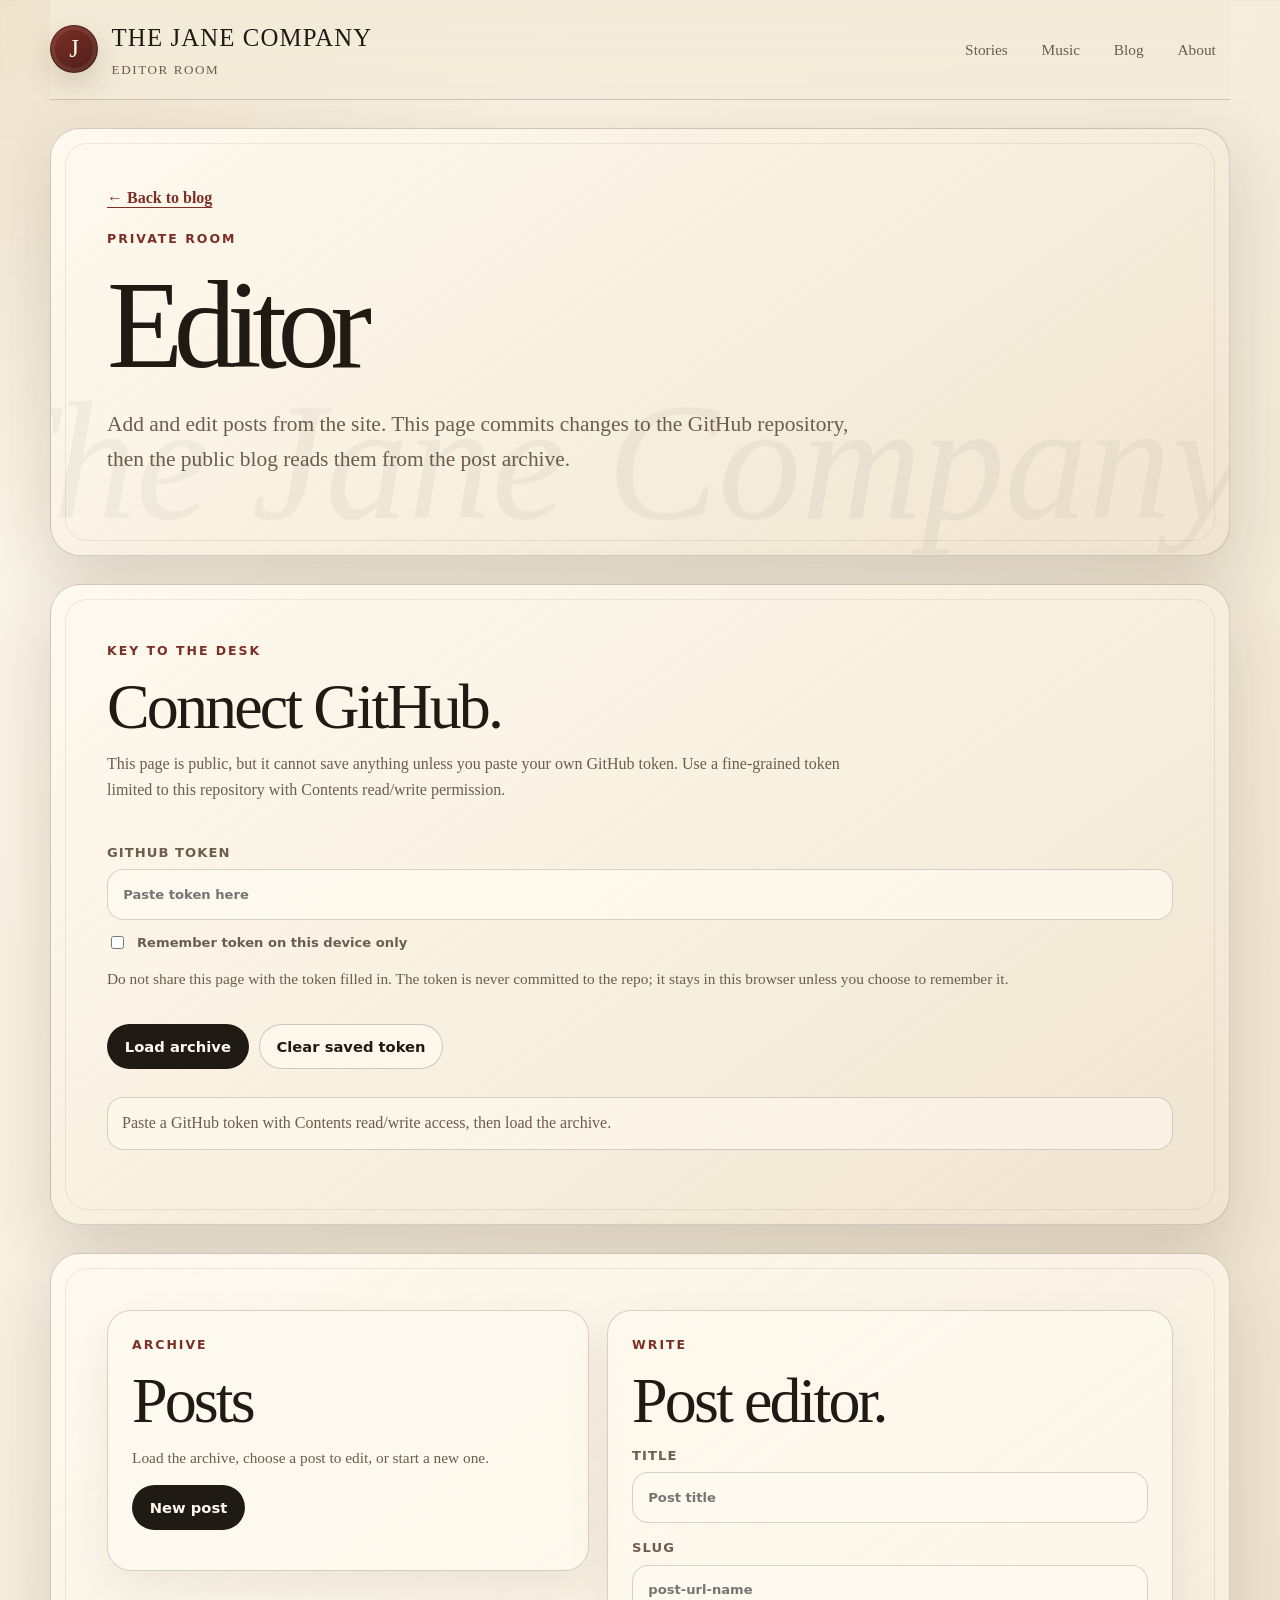
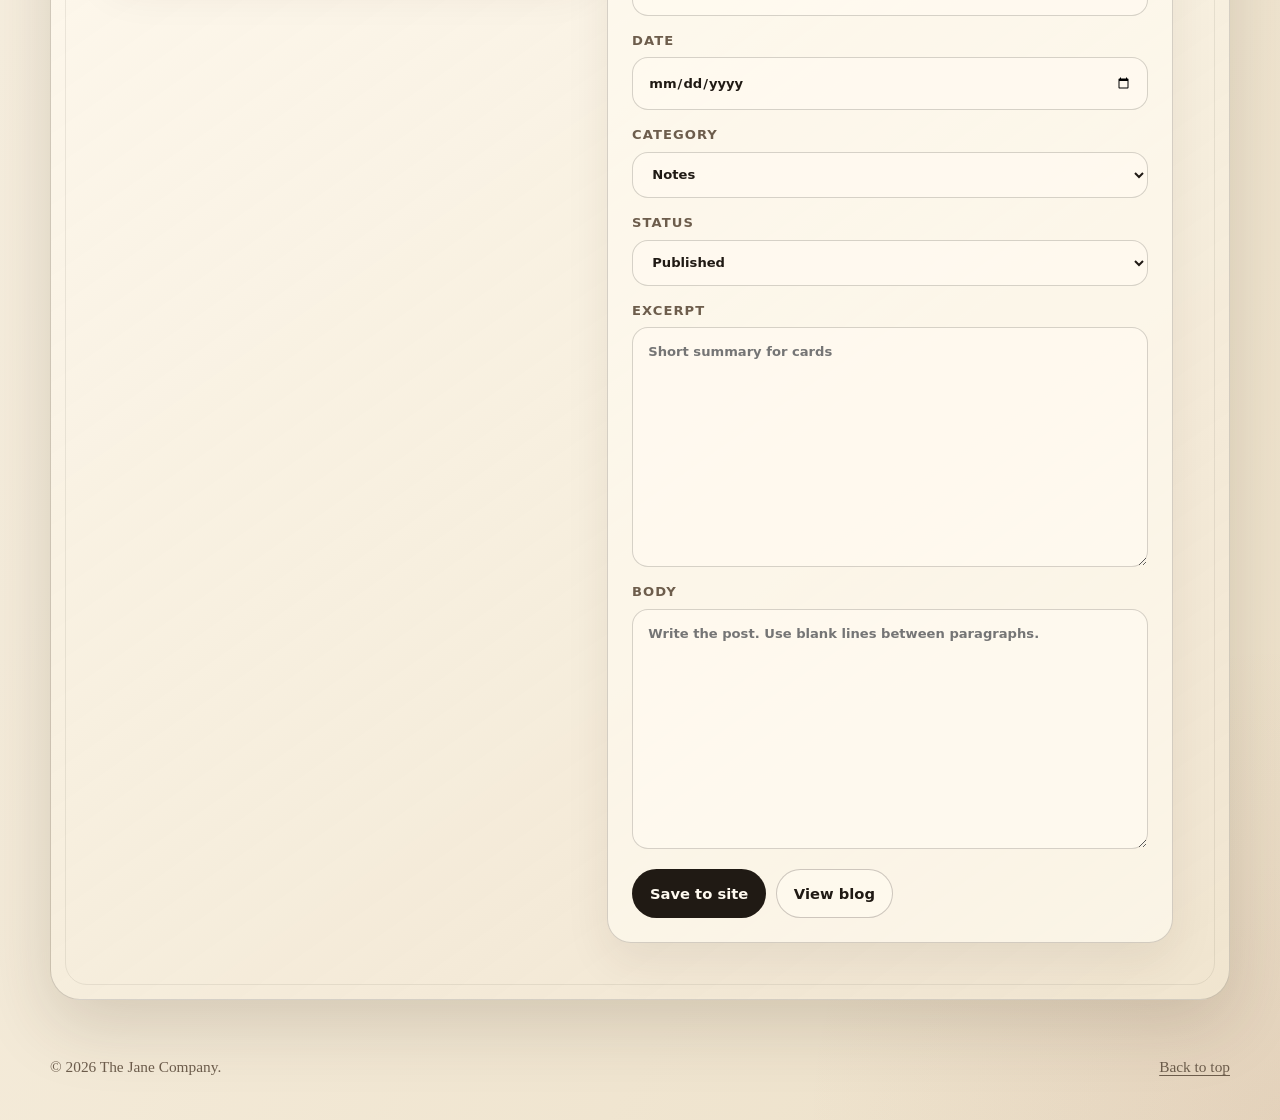
==== admin/index.html @ da73fca3 "Add private site editor page" ====
<!doctype html>
<html lang="en">
<head>
  <meta charset="utf-8" />
  <meta name="viewport" content="width=device-width, initial-scale=1" />
  <title>Admin · The Jane Company</title>
  <meta name="description" content="Private editor for The Jane Company." />
  <meta name="theme-color" content="#efe6d2" />
  <link rel="stylesheet" href="../styles.css" />
  <link rel="stylesheet" href="admin.css" />
</head>
<body>
  <div class="site-shell">
    <header class="site-header" id="top">
      <a class="brand" href="../" aria-label="The Jane Company home">
        <span class="brand-mark">J</span>
        <span>
          <span class="brand-name">The Jane Company</span>
          <span class="brand-line">Editor room</span>
        </span>
      </a>

      <button class="menu-toggle" type="button" aria-label="Open navigation" aria-expanded="false">
        <span></span>
        <span></span>
      </button>

      <nav class="site-nav" aria-label="Primary navigation">
        <a href="../stories/">Stories</a>
        <a href="../music/">Music</a>
        <a href="../blog/">Blog</a>
        <a href="../#about">About</a>
      </nav>
    </header>

    <main>
      <section class="page-hero section-panel" aria-labelledby="admin-title">
        <div>
          <a class="back-link" href="../blog/">← Back to blog</a>
          <p class="eyebrow">Private room</p>
          <h1 id="admin-title">Editor</h1>
          <p class="hero-text">
            Add and edit posts from the site. This page commits changes to the GitHub repository, then the public blog reads them from the post archive.
          </p>
        </div>
      </section>

      <section class="section-panel" aria-labelledby="token-title">
        <div class="section-heading">
          <p class="eyebrow">Key to the desk</p>
          <h2 id="token-title">Connect GitHub.</h2>
          <p>
            This page is public, but it cannot save anything unless you paste your own GitHub token. Use a fine-grained token limited to this repository with Contents read/write permission.
          </p>
        </div>

        <div class="token-row">
          <label>
            GitHub token
            <input id="github-token" type="password" autocomplete="off" placeholder="Paste token here" />
          </label>
          <label class="checkbox-line">
            <input id="remember-token" type="checkbox" />
            Remember token on this device only
          </label>
          <p class="security-note">
            Do not share this page with the token filled in. The token is never committed to the repo; it stays in this browser unless you choose to remember it.
          </p>
          <div class="token-actions">
            <button class="button primary" id="load-posts" type="button">Load archive</button>
            <button class="button" id="clear-token" type="button">Clear saved token</button>
          </div>
          <div class="status-box" id="status-box" role="status">Preparing editor.</div>
        </div>
      </section>

      <section class="section-panel admin-layout" aria-labelledby="post-editor-title">
        <aside class="admin-panel">
          <p class="eyebrow">Archive</p>
          <h2>Posts</h2>
          <p class="security-note">Load the archive, choose a post to edit, or start a new one.</p>
          <div class="admin-actions">
            <button class="button primary" id="new-post" type="button">New post</button>
          </div>
          <div class="post-picker" id="post-picker"></div>
        </aside>

        <article class="admin-panel">
          <p class="eyebrow">Write</p>
          <h2 id="post-editor-title">Post editor.</h2>

          <form class="admin-form" id="post-form">
            <label>
              Title
              <input id="post-title" type="text" placeholder="Post title" required />
            </label>

            <label>
              Slug
              <input id="post-slug" type="text" placeholder="post-url-name" />
            </label>

            <label>
              Date
              <input id="post-date" type="date" />
            </label>

            <label>
              Category
              <select id="post-category">
                <option value="notes">Notes</option>
                <option value="music">Music</option>
                <option value="fiction">Fiction</option>
              </select>
            </label>

            <label>
              Status
              <select id="post-status">
                <option value="published">Published</option>
                <option value="draft">Draft</option>
              </select>
            </label>

            <label>
              Excerpt
              <textarea id="post-excerpt" placeholder="Short summary for cards"></textarea>
            </label>

            <label>
              Body
              <textarea id="post-body" placeholder="Write the post. Use blank lines between paragraphs."></textarea>
            </label>

            <div class="admin-actions">
              <button class="button primary" id="save-post" type="submit">Save to site</button>
              <a class="button" href="../blog/">View blog</a>
            </div>
          </form>
        </article>
      </section>
    </main>

    <footer class="site-footer">
      <p>© <span id="year"></span> The Jane Company.</p>
      <a href="#top">Back to top</a>
    </footer>
  </div>

  <script src="../script.js"></script>
  <script src="admin.js"></script>
</body>
</html>
---- styles.css ----
:root {
  --paper: #f3ead8;
  --paper-deep: #e2d0ae;
  --ink: #201a14;
  --muted: #6d5d4c;
  --line: rgba(32, 26, 20, 0.18);
  --line-strong: rgba(32, 26, 20, 0.32);
  --shadow: rgba(61, 43, 25, 0.17);
  --seal: #7d2f25;
  --seal-dark: #4d1f19;
  --cream: #fffaf0;
  --gold: #b68a46;
  --max-width: 1180px;
}

* { box-sizing: border-box; }

html { scroll-behavior: smooth; }

body {
  margin: 0;
  min-height: 100vh;
  color: var(--ink);
  background:
    radial-gradient(circle at top left, rgba(182, 138, 70, 0.18), transparent 34rem),
    radial-gradient(circle at bottom right, rgba(125, 47, 37, 0.08), transparent 30rem),
    linear-gradient(120deg, rgba(255, 250, 240, 0.78), rgba(231, 216, 188, 0.58)),
    var(--paper);
  font-family: Georgia, "Times New Roman", serif;
  line-height: 1.65;
}

body::before {
  content: "";
  position: fixed;
  inset: 0;
  pointer-events: none;
  opacity: 0.23;
  background-image:
    linear-gradient(rgba(32, 26, 20, 0.05) 1px, transparent 1px),
    linear-gradient(90deg, rgba(32, 26, 20, 0.035) 1px, transparent 1px);
  background-size: 34px 34px;
  mask-image: linear-gradient(to bottom, black, transparent 92%);
}

body::after {
  content: "";
  position: fixed;
  inset: 0;
  pointer-events: none;
  opacity: 0.2;
  background-image: radial-gradient(rgba(32, 26, 20, 0.13) 0.7px, transparent 0.7px);
  background-size: 6px 6px;
  mix-blend-mode: multiply;
}

a { color: inherit; text-decoration-thickness: 1px; text-underline-offset: 0.22em; }
button, a { -webkit-tap-highlight-color: transparent; }
img, svg { max-width: 100%; }

.site-shell {
  position: relative;
  z-index: 1;
  width: min(var(--max-width), calc(100% - 32px));
  margin: 0 auto;
}

.site-header {
  position: sticky;
  top: 0;
  z-index: 20;
  display: flex;
  align-items: center;
  justify-content: space-between;
  gap: 1rem;
  padding: 18px 0;
  background: linear-gradient(to bottom, rgba(243, 234, 216, 0.98), rgba(243, 234, 216, 0.86));
  backdrop-filter: blur(16px);
  border-bottom: 1px solid var(--line);
}

.brand {
  display: inline-flex;
  align-items: center;
  gap: 0.85rem;
  text-decoration: none;
}

.brand-mark {
  display: grid;
  place-items: center;
  width: 48px;
  height: 48px;
  border: 1px solid rgba(32, 26, 20, 0.35);
  background: linear-gradient(145deg, var(--seal), var(--seal-dark));
  color: var(--cream);
  border-radius: 50%;
  font-size: 1.55rem;
  line-height: 1;
  box-shadow: 0 12px 28px var(--shadow), inset 0 0 0 4px rgba(255, 250, 240, 0.08);
}

.brand-name, .brand-line { display: block; }
.brand-name { font-size: clamp(1.15rem, 2vw, 1.55rem); letter-spacing: 0.045em; text-transform: uppercase; }
.brand-line { color: var(--muted); font-size: 0.82rem; letter-spacing: 0.12em; text-transform: uppercase; }

.site-nav { display: flex; align-items: center; gap: 0.35rem; }
.site-nav a {
  padding: 0.62rem 0.82rem;
  color: var(--muted);
  border: 1px solid transparent;
  border-radius: 999px;
  text-decoration: none;
  font-size: 0.96rem;
}
.site-nav a:hover,
.site-nav a:focus-visible,
.site-nav a[aria-current="page"] {
  color: var(--ink);
  border-color: var(--line);
  background: rgba(255, 250, 240, 0.58);
  outline: none;
}

.menu-toggle {
  display: none;
  width: 46px;
  height: 42px;
  border: 1px solid var(--line);
  border-radius: 999px;
  background: rgba(255, 250, 240, 0.7);
}
.menu-toggle span { display: block; width: 19px; height: 1px; margin: 6px auto; background: var(--ink); }

.section-panel {
  position: relative;
  margin: 28px 0;
  padding: clamp(24px, 5vw, 56px);
  border: 1px solid var(--line);
  border-radius: 30px;
  background:
    linear-gradient(145deg, rgba(255, 250, 240, 0.86), rgba(231, 216, 188, 0.62)),
    var(--cream);
  box-shadow: 0 24px 70px var(--shadow);
  overflow: hidden;
}
.section-panel::after {
  content: "";
  position: absolute;
  inset: 14px;
  border: 1px solid rgba(32, 26, 20, 0.08);
  border-radius: 22px;
  pointer-events: none;
}

.hero {
  display: grid;
  grid-template-columns: minmax(0, 1.45fr) minmax(280px, 0.65fr);
  align-items: end;
  gap: clamp(24px, 5vw, 64px);
  min-height: 620px;
  padding-top: clamp(42px, 8vw, 86px);
}
.hero::before, .page-hero::before {
  content: "The Jane Company";
  position: absolute;
  right: -1rem;
  bottom: -2.8rem;
  color: rgba(32, 26, 20, 0.045);
  font-size: clamp(4.5rem, 13vw, 11rem);
  font-style: italic;
  white-space: nowrap;
  pointer-events: none;
}
.page-hero { min-height: 420px; display: grid; align-items: end; }
.page-hero .hero-text { max-width: 780px; }

.eyebrow {
  margin: 0 0 0.8rem;
  color: var(--seal);
  font-size: 0.78rem;
  font-family: ui-sans-serif, system-ui, -apple-system, BlinkMacSystemFont, "Segoe UI", sans-serif;
  font-weight: 800;
  letter-spacing: 0.16em;
  text-transform: uppercase;
}

h1, h2, h3, p { margin-top: 0; }
h1, h2, h3 { line-height: 1.02; font-weight: 500; }
h1 { max-width: 12ch; margin-bottom: 1.1rem; font-size: clamp(4rem, 12vw, 9.5rem); letter-spacing: -0.075em; }
.page-hero h1 { max-width: 13ch; font-size: clamp(3.8rem, 10vw, 7.8rem); }
h2 { margin-bottom: 0.7rem; font-size: clamp(2.2rem, 5vw, 4.6rem); letter-spacing: -0.045em; }
h3 { margin-bottom: 0.7rem; font-size: clamp(1.35rem, 3vw, 2.05rem); letter-spacing: -0.025em; }

.hero-text { max-width: 700px; color: var(--muted); font-size: clamp(1.05rem, 2vw, 1.34rem); }
.hero-actions, .filter-row { display: flex; flex-wrap: wrap; gap: 0.8rem; margin-top: 1.5rem; }

.button, .filter-button {
  display: inline-flex;
  align-items: center;
  justify-content: center;
  min-height: 45px;
  padding: 0.72rem 1.05rem;
  border: 1px solid rgba(32, 26, 20, 0.22);
  border-radius: 999px;
  background: rgba(255, 250, 240, 0.76);
  color: var(--ink);
  font-family: ui-sans-serif, system-ui, -apple-system, BlinkMacSystemFont, "Segoe UI", sans-serif;
  font-size: 0.92rem;
  font-weight: 800;
  text-decoration: none;
  cursor: pointer;
}
.button:hover, .filter-button:hover { transform: translateY(-1px); }
.button.primary, .filter-button.active { border-color: transparent; background: var(--ink); color: var(--cream); }
.button.small { min-height: 38px; padding: 0.54rem 0.85rem; font-size: 0.83rem; }

.notice-card, .work-card, .record-card, .music-notes, .post-card, .archive-card, .essay-card, .quote-card {
  position: relative;
  border: 1px solid var(--line);
  background: rgba(255, 250, 240, 0.64);
  box-shadow: 0 18px 45px rgba(61, 43, 25, 0.08);
}
.notice-card { padding: 28px; border-radius: 24px; }
.notice-label, .card-kicker {
  margin-bottom: 0.55rem;
  color: var(--muted);
  font-family: ui-sans-serif, system-ui, -apple-system, BlinkMacSystemFont, "Segoe UI", sans-serif;
  font-size: 0.72rem;
  font-weight: 800;
  letter-spacing: 0.14em;
  text-transform: uppercase;
}
.notice-card h2 { font-size: clamp(1.8rem, 3vw, 2.45rem); }

.section-heading { max-width: 760px; margin-bottom: clamp(22px, 4vw, 38px); }
.section-heading p:last-child, .work-card p, .record-card p, .music-notes li, .post-card p, .archive-card p, .essay-card p, .quote-card p, .about p, .notice-card p:last-child { color: var(--muted); }
.section-heading.narrow { max-width: 880px; }

.card-grid, .post-list, .archive-grid {
  display: grid;
  grid-template-columns: repeat(3, minmax(0, 1fr));
  gap: 18px;
}
.work-card, .post-card, .archive-card, .essay-card {
  display: flex;
  flex-direction: column;
  min-height: 260px;
  padding: 24px;
  border-radius: 24px;
}
.work-card a, .post-card a, .archive-card a, .essay-card a { margin-top: auto; color: var(--seal); font-weight: 700; }
.feature-card { min-height: 300px; }

.music-board {
  display: grid;
  grid-template-columns: minmax(0, 1.2fr) minmax(280px, 0.8fr);
  gap: 18px;
}
.record-card {
  display: grid;
  grid-template-columns: 170px minmax(0, 1fr);
  gap: 24px;
  align-items: center;
  padding: 24px;
  border-radius: 26px;
}
.record-art {
  display: grid;
  place-items: center;
  aspect-ratio: 1;
  border: 1px solid rgba(32, 26, 20, 0.22);
  border-radius: 18px;
  background:
    radial-gradient(circle at 30% 20%, rgba(255, 250, 240, 0.23), transparent 38%),
    linear-gradient(145deg, var(--seal), var(--seal-dark));
  color: var(--cream);
  box-shadow: inset 0 0 0 12px rgba(255, 250, 240, 0.07);
}
.record-art span { font-size: 5rem; line-height: 1; }
.music-notes { padding: 24px; border-radius: 26px; }
.music-notes ul { display: grid; gap: 10px; margin: 0; padding: 0; list-style: none; }
.music-notes li {
  display: grid;
  grid-template-columns: 80px 1fr auto;
  gap: 10px;
  align-items: center;
  padding: 12px 0;
  border-bottom: 1px solid var(--line);
}
.music-notes li:last-child { border-bottom: 0; }
.music-notes span, .music-notes em, time, .meta-line {
  color: var(--muted);
  font-family: ui-sans-serif, system-ui, -apple-system, BlinkMacSystemFont, "Segoe UI", sans-serif;
  font-size: 0.78rem;
  font-style: normal;
}

.post-card.is-hidden { display: none; }
.about { min-height: 360px; display: grid; align-items: center; }
.about p, .essay-body p { font-size: clamp(1.05rem, 2vw, 1.22rem); }

.archive-card::before, .feature-card::before, .post-card::before {
  content: "";
  position: absolute;
  top: 18px;
  right: 18px;
  width: 34px;
  height: 34px;
  border-top: 1px solid var(--line-strong);
  border-right: 1px solid var(--line-strong);
  opacity: 0.42;
}

.split-layout {
  display: grid;
  grid-template-columns: minmax(0, 1fr) 320px;
  gap: 18px;
  align-items: start;
}
.essay-card { min-height: 0; }
.essay-card + .essay-card { margin-top: 18px; }
.quote-card { padding: 26px; border-radius: 24px; }
.quote-card blockquote { margin: 0; font-size: clamp(1.35rem, 3vw, 2rem); line-height: 1.16; letter-spacing: -0.035em; }
.quote-card cite { display: block; margin-top: 1rem; color: var(--muted); font-style: normal; }

.editorial-note {
  padding: 18px 0 0;
  margin-top: 18px;
  border-top: 1px solid var(--line);
  color: var(--muted);
}
.back-link { display: inline-block; margin-bottom: 1.1rem; color: var(--seal); font-weight: 700; }

.site-footer {
  display: flex;
  align-items: center;
  justify-content: space-between;
  gap: 1rem;
  padding: 26px 0 40px;
  color: var(--muted);
  font-size: 0.96rem;
}
.site-footer p { margin: 0; }

@media (max-width: 900px) {
  .site-shell { width: min(100% - 22px, var(--max-width)); }
  .menu-toggle { display: inline-block; }
  .site-nav {
    position: absolute;
    top: calc(100% + 8px);
    right: 0;
    display: none;
    width: min(280px, calc(100vw - 28px));
    padding: 10px;
    border: 1px solid var(--line);
    border-radius: 18px;
    background: rgba(255, 250, 240, 0.96);
    box-shadow: 0 18px 45px var(--shadow);
  }
  .site-nav.open { display: grid; }
  .site-nav a { border-radius: 12px; }
  .hero, .music-board, .record-card, .split-layout { grid-template-columns: 1fr; }
  .hero { min-height: unset; }
  .card-grid, .post-list, .archive-grid { grid-template-columns: 1fr; }
  .record-art { width: min(210px, 100%); }
  .music-notes li { grid-template-columns: 1fr; }
}

@media (max-width: 520px) {
  .site-header { align-items: flex-start; }
  .brand-mark { width: 42px; height: 42px; font-size: 1.35rem; }
  .brand-line { font-size: 0.68rem; }
  .section-panel { margin: 18px 0; border-radius: 22px; }
  .section-panel::after { inset: 9px; border-radius: 16px; }
  h1 { font-size: clamp(3.45rem, 18vw, 5.8rem); }
  .page-hero h1 { font-size: clamp(3.2rem, 17vw, 5.2rem); }
  .hero-actions, .filter-row, .site-footer { align-items: stretch; flex-direction: column; }
  .button, .filter-button { width: 100%; }
}
---- admin/admin.css ----
.admin-layout {
  display: grid;
  grid-template-columns: minmax(0, 0.92fr) minmax(0, 1.08fr);
  gap: 18px;
  align-items: start;
}

.admin-panel {
  border: 1px solid var(--line);
  border-radius: 24px;
  padding: 24px;
  background: rgba(255, 250, 240, 0.66);
  box-shadow: 0 18px 45px rgba(61, 43, 25, 0.08);
}

.admin-form {
  display: grid;
  gap: 14px;
}

.admin-form label,
.token-row label {
  display: grid;
  gap: 6px;
  color: var(--muted);
  font-family: ui-sans-serif, system-ui, -apple-system, BlinkMacSystemFont, "Segoe UI", sans-serif;
  font-size: 0.82rem;
  font-weight: 800;
  letter-spacing: 0.08em;
  text-transform: uppercase;
}

.admin-form input,
.admin-form select,
.admin-form textarea,
.token-row input {
  width: 100%;
  border: 1px solid var(--line);
  border-radius: 16px;
  padding: 0.85rem 0.95rem;
  background: rgba(255, 250, 240, 0.78);
  color: var(--ink);
  font: inherit;
  outline: none;
}

.admin-form textarea {
  min-height: 240px;
  resize: vertical;
  line-height: 1.55;
}

.admin-form input:focus,
.admin-form select:focus,
.admin-form textarea:focus,
.token-row input:focus {
  border-color: var(--seal);
  box-shadow: 0 0 0 3px rgba(125, 47, 37, 0.12);
}

.admin-actions,
.token-actions {
  display: flex;
  flex-wrap: wrap;
  gap: 10px;
  margin-top: 6px;
}

.status-box {
  min-height: 44px;
  margin-top: 16px;
  padding: 12px 14px;
  border: 1px solid var(--line);
  border-radius: 16px;
  background: rgba(255, 250, 240, 0.58);
  color: var(--muted);
}

.status-box.good { color: #24562e; border-color: rgba(36, 86, 46, 0.35); }
.status-box.bad { color: #7d2f25; border-color: rgba(125, 47, 37, 0.38); }

.post-picker {
  display: grid;
  gap: 10px;
  margin-top: 16px;
}

.post-picker button {
  width: 100%;
  text-align: left;
  border: 1px solid var(--line);
  border-radius: 16px;
  padding: 12px 14px;
  background: rgba(255, 250, 240, 0.6);
  color: var(--ink);
  cursor: pointer;
}

.post-picker button:hover,
.post-picker button.active {
  border-color: var(--seal);
  background: rgba(255, 250, 240, 0.9);
}

.post-picker small {
  display: block;
  color: var(--muted);
  margin-top: 2px;
}

.token-row {
  display: grid;
  gap: 12px;
  margin-bottom: 18px;
}

.security-note {
  color: var(--muted);
  font-size: 0.96rem;
}

.checkbox-line {
  display: flex !important;
  grid-template-columns: none !important;
  align-items: center;
  gap: 10px !important;
  letter-spacing: 0 !important;
  text-transform: none !important;
  font-weight: 700 !important;
}

.checkbox-line input {
  width: auto;
}

@media (max-width: 900px) {
  .admin-layout {
    grid-template-columns: 1fr;
  }
}
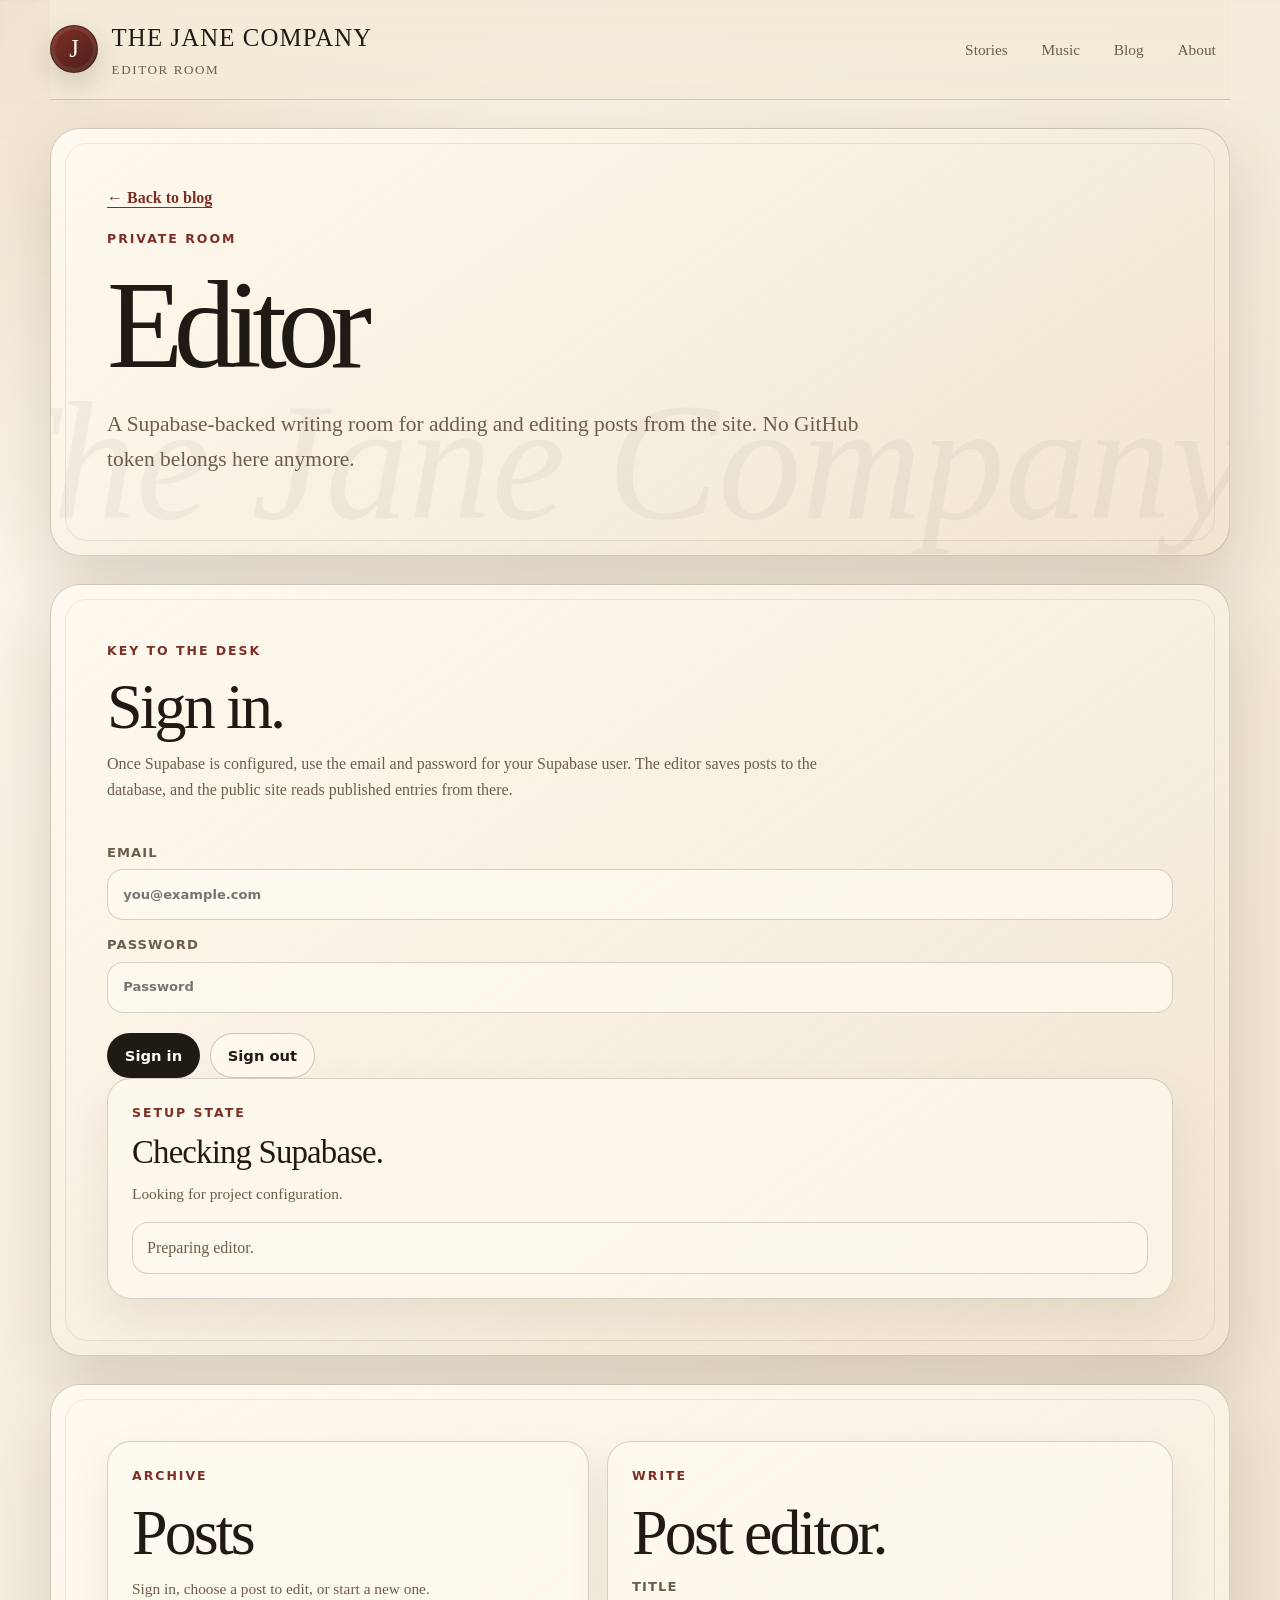
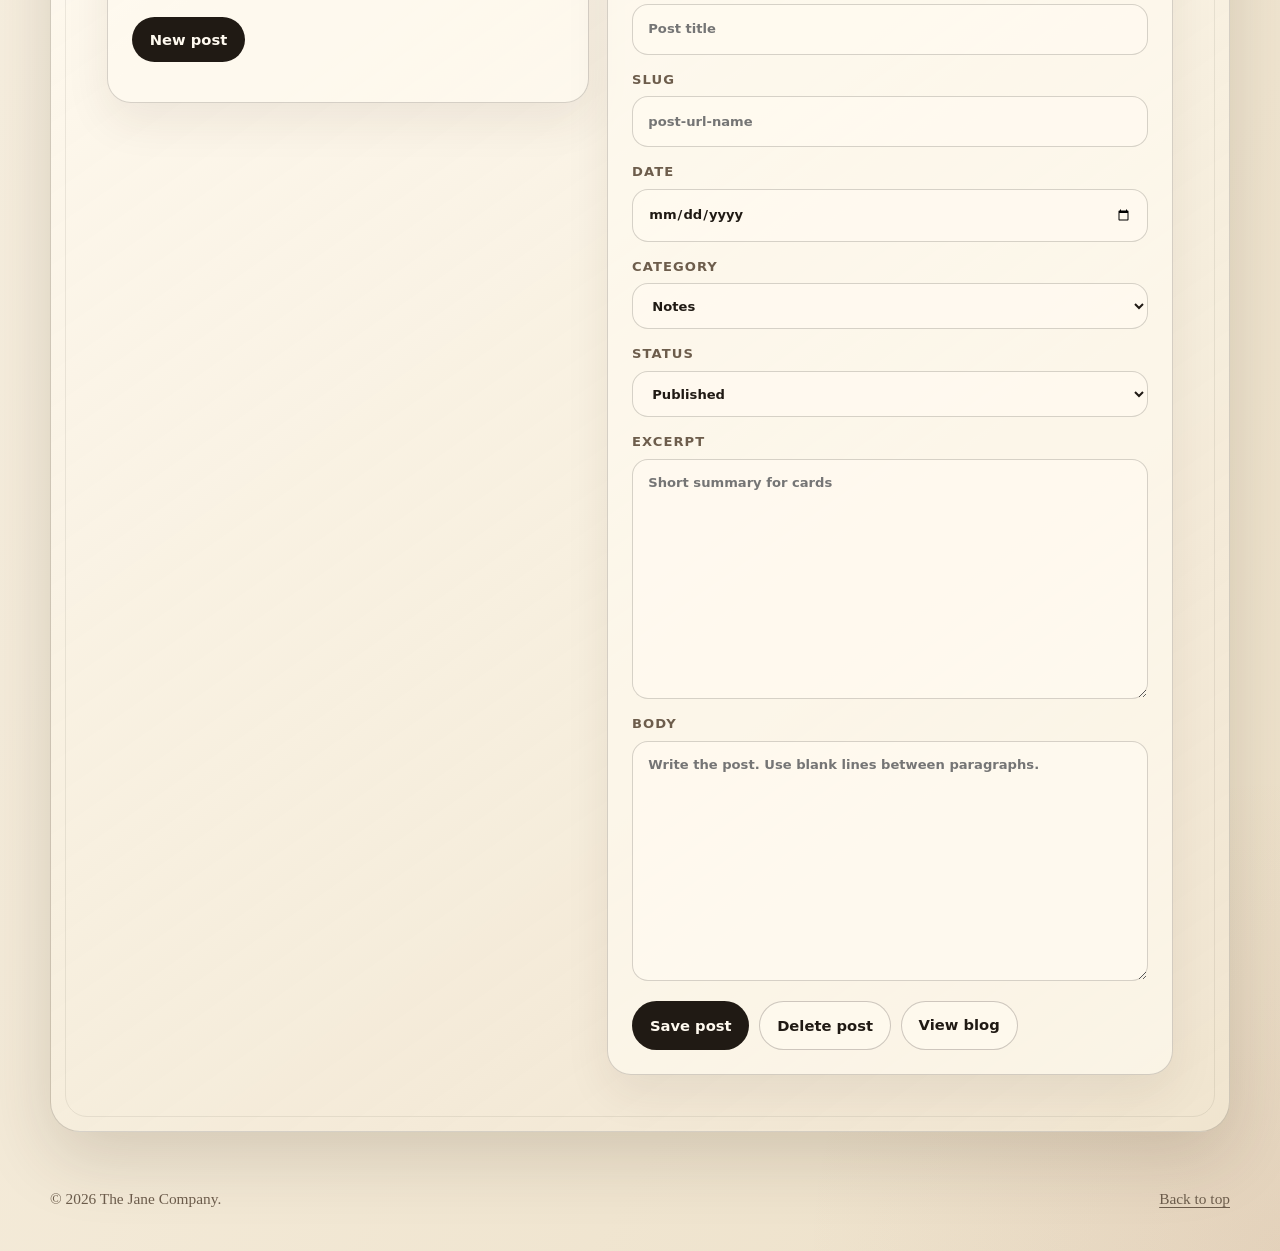
==== commit 82e92912: "Replace GitHub token admin with Supabase editor" ====
--- a/admin/index.html
+++ b/admin/index.html
@@ -40,37 +40,42 @@
           <p class="eyebrow">Private room</p>
           <h1 id="admin-title">Editor</h1>
           <p class="hero-text">
-            Add and edit posts from the site. This page commits changes to the GitHub repository, then the public blog reads them from the post archive.
+            A Supabase-backed writing room for adding and editing posts from the site. No GitHub token belongs here anymore.
           </p>
         </div>
       </section>
 
-      <section class="section-panel" aria-labelledby="token-title">
+      <section class="section-panel" aria-labelledby="login-title">
         <div class="section-heading">
           <p class="eyebrow">Key to the desk</p>
-          <h2 id="token-title">Connect GitHub.</h2>
+          <h2 id="login-title">Sign in.</h2>
           <p>
-            This page is public, but it cannot save anything unless you paste your own GitHub token. Use a fine-grained token limited to this repository with Contents read/write permission.
+            Once Supabase is configured, use the email and password for your Supabase user. The editor saves posts to the database, and the public site reads published entries from there.
           </p>
         </div>
 
-        <div class="token-row">
-          <label>
-            GitHub token
-            <input id="github-token" type="password" autocomplete="off" placeholder="Paste token here" />
-          </label>
-          <label class="checkbox-line">
-            <input id="remember-token" type="checkbox" />
-            Remember token on this device only
-          </label>
-          <p class="security-note">
-            Do not share this page with the token filled in. The token is never committed to the repo; it stays in this browser unless you choose to remember it.
-          </p>
-          <div class="token-actions">
-            <button class="button primary" id="load-posts" type="button">Load archive</button>
-            <button class="button" id="clear-token" type="button">Clear saved token</button>
-          </div>
-          <div class="status-box" id="status-box" role="status">Preparing editor.</div>
+        <div class="auth-grid">
+          <form class="admin-form auth-card" id="login-form">
+            <label>
+              Email
+              <input id="login-email" type="email" autocomplete="email" placeholder="you@example.com" required />
+            </label>
+            <label>
+              Password
+              <input id="login-password" type="password" autocomplete="current-password" placeholder="Password" required />
+            </label>
+            <div class="admin-actions">
+              <button class="button primary" type="submit">Sign in</button>
+              <button class="button" id="sign-out" type="button">Sign out</button>
+            </div>
+          </form>
+
+          <aside class="admin-panel setup-card">
+            <p class="eyebrow">Setup state</p>
+            <h3 id="setup-heading">Checking Supabase.</h3>
+            <p id="setup-copy" class="security-note">Looking for project configuration.</p>
+            <div class="status-box" id="status-box" role="status">Preparing editor.</div>
+          </aside>
         </div>
       </section>
 
@@ -78,7 +83,7 @@
         <aside class="admin-panel">
           <p class="eyebrow">Archive</p>
           <h2>Posts</h2>
-          <p class="security-note">Load the archive, choose a post to edit, or start a new one.</p>
+          <p class="security-note">Sign in, choose a post to edit, or start a new one.</p>
           <div class="admin-actions">
             <button class="button primary" id="new-post" type="button">New post</button>
           </div>
@@ -133,7 +138,8 @@
             </label>
 
             <div class="admin-actions">
-              <button class="button primary" id="save-post" type="submit">Save to site</button>
+              <button class="button primary" id="save-post" type="submit">Save post</button>
+              <button class="button" id="delete-post" type="button">Delete post</button>
               <a class="button" href="../blog/">View blog</a>
             </div>
           </form>
@@ -148,6 +154,7 @@
   </div>
 
   <script src="../script.js"></script>
-  <script src="admin.js"></script>
+  <script src="../supabase-config.js"></script>
+  <script type="module" src="admin.js"></script>
 </body>
 </html>
